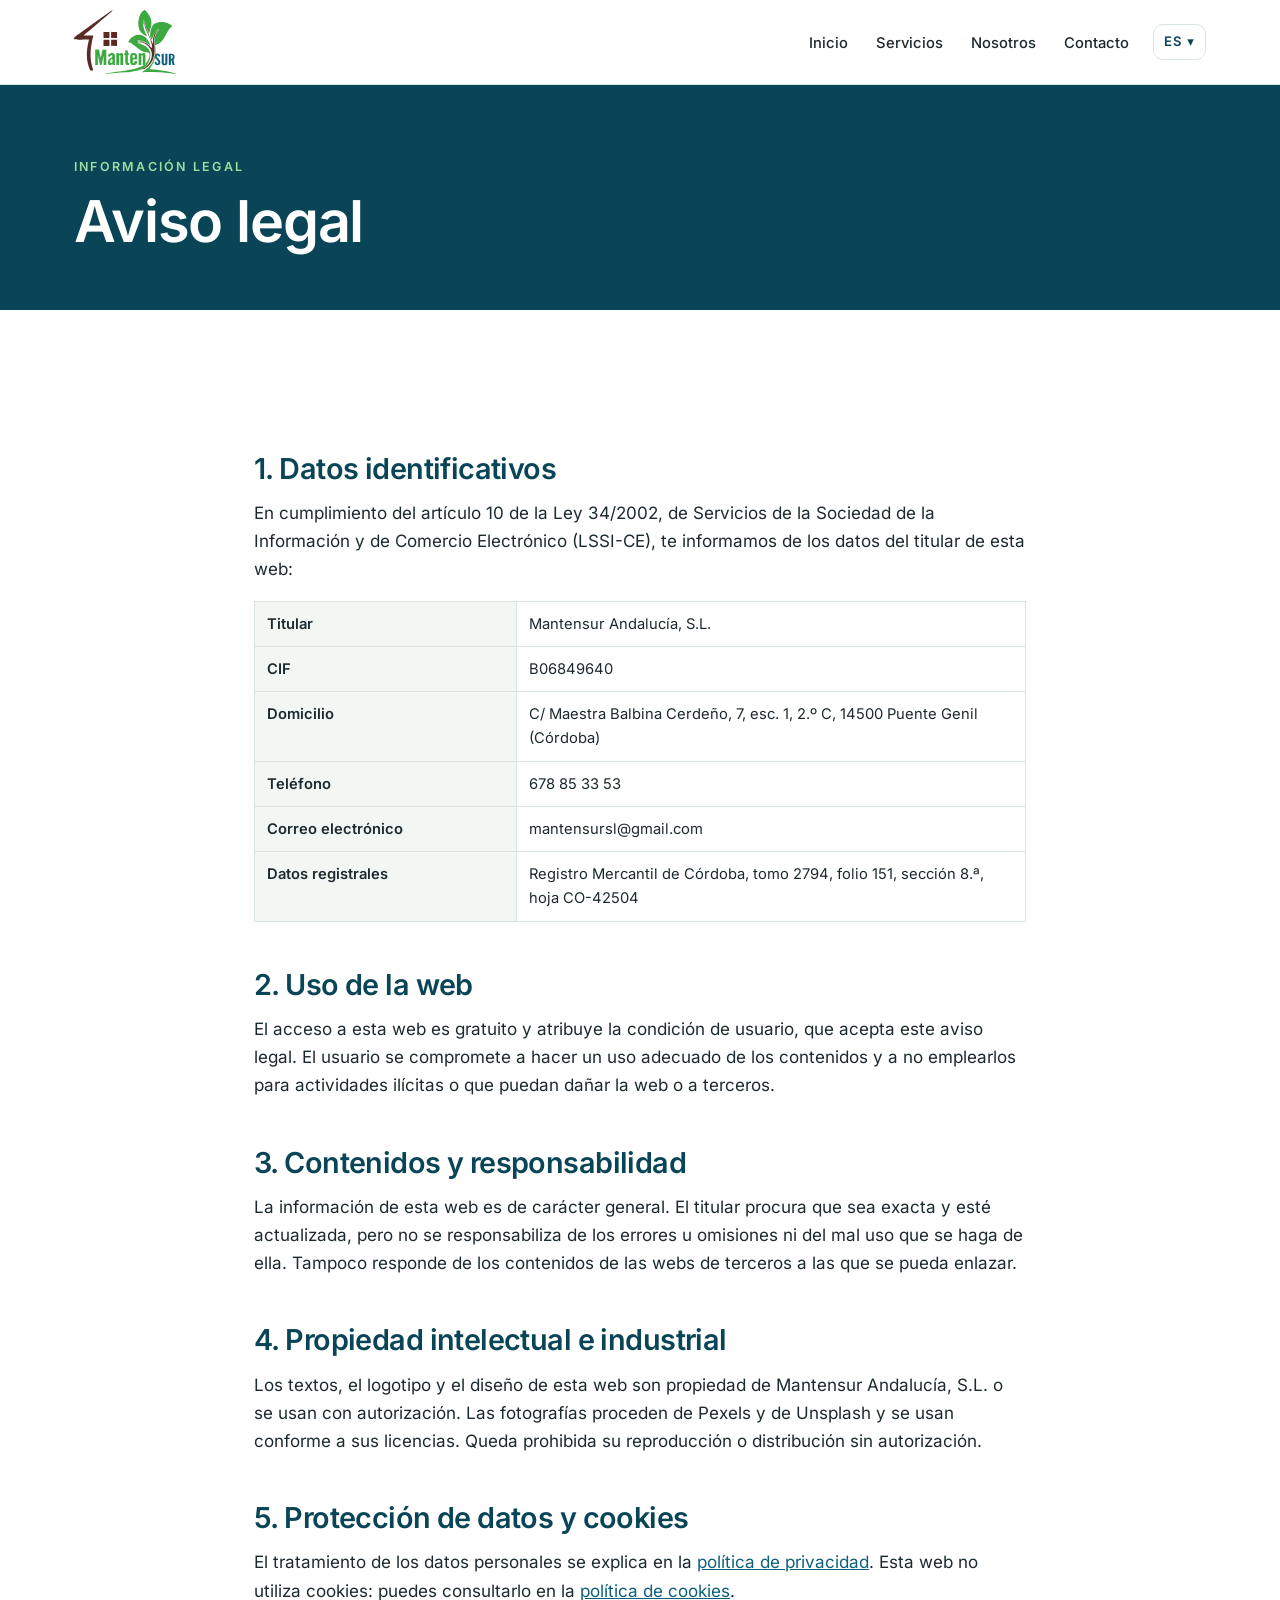
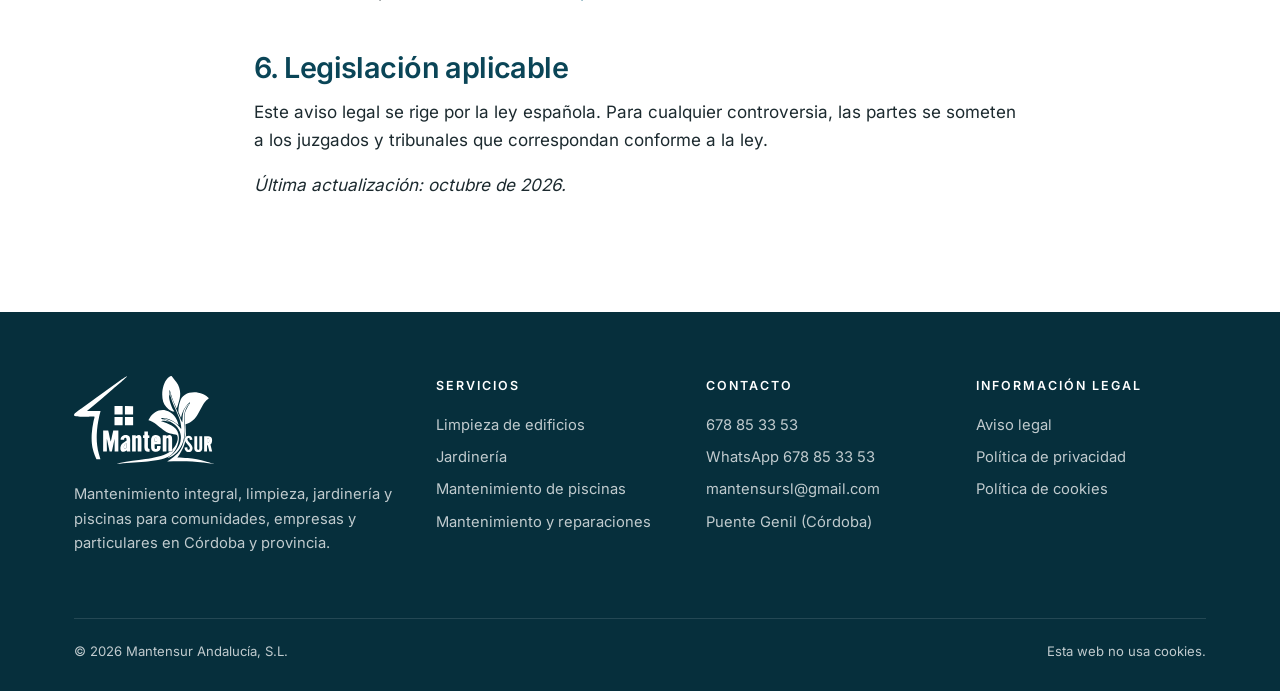
==== aviso-legal/index.html @ 91391f6f "Vista previa 08/11/2026 20:23" ====
<!doctype html>
<html lang="es">
<head>
<meta charset="utf-8">
<meta name="viewport" content="width=device-width, initial-scale=1">
<title>Aviso legal · Mantensur</title>
<meta name="description" content="Aviso legal de la web de Mantensur Andalucía, S.L.">
<link rel="canonical" href="https://www.mantensur.com/aviso-legal/">
<link rel="alternate" hreflang="es" href="https://www.mantensur.com/aviso-legal/"><link rel="alternate" hreflang="en" href="https://www.mantensur.com/en/legal-notice/"><link rel="alternate" hreflang="x-default" href="https://www.mantensur.com/aviso-legal/">
<meta property="og:type" content="website">
<meta property="og:title" content="Aviso legal · Mantensur">
<meta property="og:description" content="Aviso legal de la web de Mantensur Andalucía, S.L.">
<meta property="og:url" content="https://www.mantensur.com/aviso-legal/">
<meta property="og:image" content="https://www.mantensur.com/img/compartir.jpg">
<meta property="og:locale" content="es_ES">
<meta name="theme-color" content="#0a4557">
<link rel="icon" href="/favicon.svg" type="image/svg+xml">
<link rel="preload" href="/fuentes/inter-latin-400-normal.woff2" as="font" type="font/woff2" crossorigin>
<link rel="stylesheet" href="/estilo.css?v=1">

</head>
<body>
<a class="saltar" href="#contenido">Saltar al contenido</a>
<header class="cabecera"><div class="contenedor">
<a class="logo" href="/" aria-label="Mantensur, ir al inicio"><img src="/img/logo.svg?v=1" width="3146" height="1975" alt="Mantensur"></a>
<nav aria-label="Menú principal"><ul class="menu"><li><a href="/">Inicio</a></li><li><a href="/servicios/">Servicios</a></li><li><a href="/nosotros/">Nosotros</a></li><li><a href="/contacto/">Contacto</a></li></ul></nav>
<div class="idiomas"><button type="button" aria-expanded="false" aria-label="Cambiar de idioma">ES ▾</button><ul><li><a href="/aviso-legal/" hreflang="es" lang="es" aria-current="true">Español</a></li><li><a href="/en/legal-notice/" hreflang="en" lang="en">English</a></li></ul></div>
<button class="boton-menu" type="button" aria-expanded="false" aria-label="Abrir el menú"><svg viewBox="0 0 24 24" fill="none" stroke="currentColor" stroke-width="1.8"><path d="M4 7h16M4 12h16M4 17h16"/></svg></button>
</div></header>
<main id="contenido">
<section class="titular"><div class="contenedor"><span class="antetitulo">Información legal</span><h1>Aviso legal</h1></div></section><section class="seccion"><div class="contenedor legal">
<h2>1. Datos identificativos</h2>
<p>En cumplimiento del artículo 10 de la Ley 34/2002, de Servicios de la Sociedad de la Información y de Comercio Electrónico (LSSI-CE), te informamos de los datos del titular de esta web:</p>
<table>
<tr><th>Titular</th><td>Mantensur Andalucía, S.L.</td></tr>
<tr><th>CIF</th><td>B06849640</td></tr>
<tr><th>Domicilio</th><td>C/ Maestra Balbina Cerdeño, 7, esc. 1, 2.º C, 14500 Puente Genil (Córdoba)</td></tr>
<tr><th>Teléfono</th><td>678 85 33 53</td></tr>
<tr><th>Correo electrónico</th><td>mantensursl@gmail.com</td></tr>
<tr><th>Datos registrales</th><td>Registro Mercantil de Córdoba, tomo 2794, folio 151, sección 8.ª, hoja CO-42504</td></tr>
</table>
<h2>2. Uso de la web</h2>
<p>El acceso a esta web es gratuito y atribuye la condición de usuario, que acepta este aviso legal. El usuario se compromete a hacer un uso adecuado de los contenidos y a no emplearlos para actividades ilícitas o que puedan dañar la web o a terceros.</p>
<h2>3. Contenidos y responsabilidad</h2>
<p>La información de esta web es de carácter general. El titular procura que sea exacta y esté actualizada, pero no se responsabiliza de los errores u omisiones ni del mal uso que se haga de ella. Tampoco responde de los contenidos de las webs de terceros a las que se pueda enlazar.</p>
<h2>4. Propiedad intelectual e industrial</h2>
<p>Los textos, el logotipo y el diseño de esta web son propiedad de Mantensur Andalucía, S.L. o se usan con autorización. Las fotografías proceden de Pexels y de Unsplash y se usan conforme a sus licencias. Queda prohibida su reproducción o distribución sin autorización.</p>
<h2>5. Protección de datos y cookies</h2>
<p>El tratamiento de los datos personales se explica en la <a href="/privacidad/">política de privacidad</a>. Esta web no utiliza cookies: puedes consultarlo en la <a href="/cookies/">política de cookies</a>.</p>
<h2>6. Legislación aplicable</h2>
<p>Este aviso legal se rige por la ley española. Para cualquier controversia, las partes se someten a los juzgados y tribunales que correspondan conforme a la ley.</p>
<p><em>Última actualización: octubre de 2026.</em></p>
</div></section>
</main>
<footer class="pie"><div class="contenedor">
<div class="rejilla">
<div><a class="logo" href="/" aria-label="Mantensur, ir al inicio"><img src="/img/logo-blanco.svg?v=1" width="3146" height="1975" alt="Mantensur"></a><p style="margin-top:18px">Mantenimiento integral, limpieza, jardinería y piscinas para comunidades, empresas y particulares en Córdoba y provincia.</p></div>
<div><h4>Servicios</h4><ul><li><a href="/servicios/#limpieza-de-edificios">Limpieza de edificios</a></li><li><a href="/servicios/#jardineria">Jardinería</a></li><li><a href="/servicios/#mantenimiento-de-piscinas">Mantenimiento de piscinas</a></li><li><a href="/servicios/#mantenimiento-y-reparaciones">Mantenimiento y reparaciones</a></li></ul></div>
<div><h4>Contacto</h4><ul>
<li><a href="tel:+34678853353">678 85 33 53</a></li>
<li><a href="https://wa.me/34678853353" target="_blank" rel="noopener" title="WhatsApp">WhatsApp <span style="white-space:nowrap">678 85 33 53</span></a></li>
<li><a href="mailto:mantensursl@gmail.com">mantensursl@gmail.com</a></li>
<li>Puente Genil (Córdoba)</li></ul></div>
<div><h4>Información legal</h4><ul><li><a href="/aviso-legal/">Aviso legal</a></li><li><a href="/privacidad/">Política de privacidad</a></li><li><a href="/cookies/">Política de cookies</a></li></ul></div>
</div>
<div class="bajo"><span>© 2026 Mantensur Andalucía, S.L.</span><span>Esta web no usa cookies.</span></div>
</div></footer>
<script src="/web.js" defer></script>
</body>
</html>
---- estilo.css ----
/* Mantensur · hoja de estilo única (sin librerías: la web no carga nada de fuera) */
@font-face{font-family:"Inter";font-weight:400;font-display:swap;src:url(/fuentes/inter-latin-400-normal.woff2) format("woff2")}
@font-face{font-family:"Inter";font-weight:500;font-display:swap;src:url(/fuentes/inter-latin-500-normal.woff2) format("woff2")}
@font-face{font-family:"Inter";font-weight:600;font-display:swap;src:url(/fuentes/inter-latin-600-normal.woff2) format("woff2")}

:root{
  /* colores del logo: azul petróleo #0C607C, verde #3DAA41, marrón #5B2A25 */
  --marino:#0a4557; --marino-2:#0C607C; --tinta:#1c2a2f; --gris:#56656b; --linea:#d9e4df;
  --papel:#f2f7f4; --blanco:#fff; --oro:#2f9a35; --oro-claro:#9ddc9f; --marron:#5B2A25;
  --serif:"Inter",system-ui,-apple-system,"Segoe UI",Roboto,sans-serif; --sans:"Inter",system-ui,-apple-system,"Segoe UI",Roboto,sans-serif;
  --ancho:1180px; --radio:10px;
}
*{box-sizing:border-box}
html{scroll-behavior:smooth;-webkit-text-size-adjust:100%}
body{margin:0;font-family:var(--sans);font-size:17px;line-height:1.65;color:var(--tinta);background:var(--blanco)}
img{max-width:100%;height:auto;display:block}
a{color:var(--marino-2)}
a:hover{color:var(--oro)}
h1,h2,h3{font-family:var(--serif);font-weight:600;color:var(--marino);line-height:1.15;letter-spacing:-.02em;margin:0 0 .5em}
h1{font-size:clamp(2.3rem,5vw,3.6rem)}
h2{font-size:clamp(1.9rem,3.6vw,2.6rem)}
h3{font-size:1.55rem}
p{margin:0 0 1em}
.contenedor{max-width:var(--ancho);margin:0 auto;padding:0 24px}
.saltar{position:absolute;left:-999px;top:0;background:var(--marino);color:#fff;padding:10px 16px;z-index:100}
.saltar:focus{left:16px}
.antetitulo{font-family:var(--sans);font-size:.78rem;font-weight:600;letter-spacing:.18em;text-transform:uppercase;color:var(--oro);margin-bottom:.8em;display:block}

/* ---------- cabecera ---------- */
.cabecera{position:sticky;top:0;z-index:50;background:rgba(255,255,255,.97);border-bottom:1px solid var(--linea);backdrop-filter:blur(6px)}
.cabecera .contenedor{display:flex;align-items:center;gap:24px;min-height:78px;padding-top:10px;padding-bottom:10px}
.logo{display:flex;align-items:center;gap:12px;text-decoration:none;color:var(--marino);margin-right:auto}
.logo img{display:block;height:64px;width:auto}
.pie .logo img{height:88px}
.logo b{display:block;font-family:var(--serif);font-size:1.4rem;font-weight:600;line-height:1.05;letter-spacing:.01em;white-space:nowrap}
.logo small{display:block;font-family:var(--serif);font-size:.92rem;font-weight:600;letter-spacing:.01em;color:var(--marino);margin-top:3px;white-space:nowrap}
.menu{display:flex;gap:28px;list-style:none;margin:0;padding:0}
.menu a{text-decoration:none;color:var(--tinta);font-size:.92rem;font-weight:500;padding:6px 0;border-bottom:2px solid transparent}
.menu a:hover,.menu a[aria-current=page]{color:var(--marino);border-bottom-color:var(--oro)}
.idiomas{position:relative}
.idiomas button{font:inherit;font-size:.82rem;font-weight:600;letter-spacing:.08em;color:var(--marino);background:none;border:1px solid var(--linea);border-radius:var(--radio);padding:6px 10px;cursor:pointer;white-space:nowrap;flex:none}
.idiomas ul{display:none;position:absolute;right:0;top:calc(100% + 6px);background:#fff;border:1px solid var(--linea);border-radius:var(--radio);list-style:none;margin:0;padding:6px 0;min-width:160px;box-shadow:0 10px 30px rgba(16,37,63,.12)}
.idiomas.abierto ul{display:block}
.idiomas a{display:block;padding:7px 16px;text-decoration:none;color:var(--tinta);font-size:.92rem}
.idiomas a:hover,.idiomas a[aria-current=true]{background:var(--papel);color:var(--marino)}
.boton-menu{display:none;background:none;border:0;padding:8px;cursor:pointer;color:var(--marino)}
.boton-menu svg{width:28px;height:28px}

/* ---------- botones ---------- */
.boton{display:inline-block;font-weight:600;font-size:.95rem;text-decoration:none;padding:14px 26px;border-radius:var(--radio);border:1px solid var(--oro);background:var(--oro);color:#fff;transition:background .2s,color .2s}
.boton:hover{background:var(--marino);border-color:var(--marino);color:#fff}
.boton.claro{background:transparent;color:#fff;border-color:rgba(255,255,255,.7)}
.boton.claro:hover{background:#fff;color:var(--marino)}

/* ---------- portada ---------- */
.portada{position:relative;color:#fff;background:var(--marino) center/cover no-repeat;min-height:min(78vh,720px);display:flex;align-items:center}
.portada::before{content:"";position:absolute;inset:0;background:linear-gradient(100deg,rgba(10,26,46,.92) 0%,rgba(10,26,46,.78) 45%,rgba(10,26,46,.35) 100%)}
.portada picture,.portada picture img{position:absolute;inset:0;width:100%;height:100%;object-fit:cover;z-index:0}
.portada picture{z-index:0}
.portada::before{z-index:1}
.portada .contenedor{position:relative;z-index:2;padding-top:80px;padding-bottom:80px}
.portada h1{color:#fff;max-width:760px}
.portada p{font-size:1.15rem;max-width:620px;color:rgba(255,255,255,.88)}
.portada .acciones{display:flex;gap:14px;flex-wrap:wrap;margin-top:28px}
.portada .antetitulo{color:var(--oro-claro)}
.cifras{display:flex;gap:48px;flex-wrap:wrap;margin-top:48px;padding-top:28px;border-top:1px solid rgba(255,255,255,.2)}
.cifras b{display:block;font-family:var(--serif);font-size:2.4rem;font-weight:600;color:var(--oro-claro);line-height:1}
.cifras span{font-size:.85rem;color:rgba(255,255,255,.75)}

/* ---------- cabecera de página interior ---------- */
.titular{background:var(--marino);color:#fff;padding:72px 0 56px}
.titular h1{color:#fff;margin:0}
.titular p{color:rgba(255,255,255,.8);max-width:680px;margin:14px 0 0;font-size:1.08rem}
.titular .antetitulo{color:var(--oro-claro)}

/* ---------- secciones ---------- */
.seccion{padding:96px 0}
.seccion.papel{background:var(--papel)}
.cabeza{max-width:720px;margin-bottom:48px}
.cabeza p{color:var(--gris);font-size:1.08rem}
.servicios{display:grid;grid-template-columns:repeat(4,1fr);gap:24px}
.servicio{background:#fff;border:1px solid var(--linea);border-radius:var(--radio);overflow:hidden;display:flex;flex-direction:column;text-decoration:none;color:inherit;transition:box-shadow .25s,transform .25s}
.servicio:hover{box-shadow:0 18px 40px rgba(16,37,63,.12);transform:translateY(-3px);color:inherit}
.servicio img{aspect-ratio:4/3;object-fit:cover;width:100%}
.servicio div{padding:24px 24px 28px;display:flex;flex-direction:column;flex:1}
.servicio h3{font-size:1.45rem}
.servicio p{color:var(--gris);font-size:.95rem;flex:1}
.servicio span{font-size:.85rem;font-weight:600;color:var(--oro);letter-spacing:.04em}
.dos{display:grid;grid-template-columns:1fr 1fr;gap:64px;align-items:center}
.dos img{border-radius:var(--radio);width:100%;aspect-ratio:5/4;object-fit:cover}
.cita{font-family:var(--serif);font-size:1.7rem;line-height:1.3;color:var(--marino);border-left:3px solid var(--oro);padding:4px 0 4px 24px;margin:28px 0}
.ventajas{display:grid;grid-template-columns:repeat(3,1fr);gap:40px;margin-top:8px}
.ventaja{border-top:2px solid var(--oro);padding-top:20px}
.ventaja h3{font-size:1.35rem}
.ventaja p{color:var(--gris);font-size:.95rem;margin:0}
.llamada{background:var(--marino);color:#fff;padding:72px 0}
.llamada .contenedor{display:flex;align-items:center;justify-content:space-between;gap:32px;flex-wrap:wrap}
.llamada h2{color:#fff;margin:0;max-width:640px}
.llamada p{margin:8px 0 0;color:rgba(255,255,255,.8)}
.colegiado{display:flex;align-items:center;gap:20px;margin-top:32px}
.colegiado img{width:150px;height:auto;flex:none;aspect-ratio:auto;object-fit:contain;border-radius:0;mix-blend-mode:multiply}
.colegiado p{margin:0;font-size:.9rem;color:var(--gris)}

/* ---------- servicios en detalle ---------- */
.detalle{padding:88px 0;border-bottom:1px solid var(--linea);scroll-margin-top:90px}
.detalle:nth-of-type(even){background:var(--papel)}
.detalle .dos{align-items:start}
.lista-tareas{display:grid;grid-template-columns:1fr 1fr;gap:20px 40px;margin-top:40px}
.tareas h4{font-family:var(--sans);font-size:.8rem;letter-spacing:.14em;text-transform:uppercase;color:var(--oro);margin:0 0 10px}
.tareas ul{margin:0;padding:0;list-style:none}
.tareas li{position:relative;padding-left:20px;margin-bottom:8px;font-size:.95rem;color:var(--tinta)}
.tareas li::before{content:"";position:absolute;left:0;top:.7em;width:8px;height:1px;background:var(--oro)}
.indice{display:flex;gap:10px;flex-wrap:wrap;margin-top:24px}
.indice a{color:#fff;text-decoration:none;font-size:.9rem;border:1px solid rgba(255,255,255,.35);border-radius:40px;padding:7px 16px}
.indice a:hover{background:#fff;color:var(--marino)}

/* ---------- contacto ---------- */
.contacto{display:grid;grid-template-columns:1fr 1.15fr;gap:56px}
.datos{list-style:none;margin:0 0 28px;padding:0}
.datos li{display:flex;gap:16px;padding:16px 0;border-bottom:1px solid var(--linea)}
.datos svg{width:22px;height:22px;flex:none;color:var(--oro);margin-top:3px}
.datos b{display:block;font-size:.78rem;letter-spacing:.14em;text-transform:uppercase;color:var(--gris);font-weight:600}
.datos a{text-decoration:none;color:var(--tinta)}
.mapa{display:block;border-radius:var(--radio);overflow:hidden;border:1px solid var(--linea);position:relative}
.mapa span{position:absolute;right:0;bottom:0;background:rgba(255,255,255,.85);font-size:.7rem;padding:2px 6px;color:var(--gris)}
.formulario{background:var(--papel);padding:40px;border-radius:var(--radio)}
.campo{margin-bottom:18px}
.campo label{display:block;font-size:.88rem;font-weight:500;margin-bottom:6px}
.campo input,.campo textarea,.campo select{width:100%;font:inherit;font-size:1rem;padding:12px 14px;border:1px solid #cfc8bb;border-radius:var(--radio);background:#fff;color:var(--tinta)}
.campo input:focus,.campo textarea:focus{outline:2px solid var(--oro);outline-offset:1px;border-color:var(--oro)}
.campo textarea{min-height:150px;resize:vertical}
.fila{display:grid;grid-template-columns:1fr 1fr;gap:16px}
.casilla{display:flex;gap:10px;align-items:flex-start;font-size:.88rem;margin:6px 0 20px}
.casilla input{margin-top:4px;width:18px;height:18px;flex:none}
.info-basica{font-size:.78rem;color:var(--gris);border:1px solid var(--linea);background:#fff;padding:12px 14px;border-radius:var(--radio);margin-bottom:20px}
.info-basica p{margin:0 0 4px}
.trampa{position:absolute;left:-9999px}
.aviso-form{margin-top:16px;padding:14px 16px;border-radius:var(--radio);display:none}
.aviso-form.ok{display:block;background:#e7f2ea;color:#1f5130}
.aviso-form.mal{display:block;background:#f8e5e2;color:#7a2318}
.boton[disabled]{opacity:.6;cursor:wait}

/* ---------- textos legales ---------- */
.legal{max-width:820px}
.legal h2{font-size:1.8rem;margin-top:1.6em}
.legal h3{font-size:1.3rem;margin-top:1.4em}
.legal table{width:100%;border-collapse:collapse;font-size:.92rem;margin:12px 0 24px}
.legal th,.legal td{border:1px solid var(--linea);padding:10px 12px;text-align:left;vertical-align:top}
.legal th{background:var(--papel);width:34%}
.pendiente{background:#fff3cd;color:#5a4300;padding:0 4px;border-radius:2px}

/* ---------- pie ---------- */
.pie{background:#062f3c;color:rgba(255,255,255,.75);padding:64px 0 28px;font-size:.92rem}
.pie .rejilla{display:grid;grid-template-columns:1.4fr 1fr 1fr 1fr;gap:40px}
.pie h4{color:#fff;font-family:var(--sans);font-size:.78rem;letter-spacing:.16em;text-transform:uppercase;margin:0 0 16px}
.pie ul{list-style:none;margin:0;padding:0}
.pie li{margin-bottom:8px}
.pie a{color:rgba(255,255,255,.75);text-decoration:none}
.pie a:hover{color:var(--oro-claro)}
.pie .logo{color:#fff;--fondo-marca:#062f3c}
.pie .logo small{color:rgba(255,255,255,.8)}
.pie .bajo{border-top:1px solid rgba(255,255,255,.12);margin-top:48px;padding-top:22px;display:flex;justify-content:space-between;gap:16px;flex-wrap:wrap;font-size:.82rem}

/* ---------- móvil y tableta ---------- */
@media (max-width:1080px){
  .servicios{grid-template-columns:repeat(2,1fr)}
  .pie .rejilla{grid-template-columns:1fr 1fr}
}
@media (max-width:900px){
  .boton-menu{display:block}
  .menu{display:none;position:absolute;left:0;right:0;top:100%;background:#fff;flex-direction:column;gap:0;border-bottom:1px solid var(--linea);padding:8px 24px 16px}
  .menu.abierto{display:flex}
  .menu a{display:block;padding:12px 0;border-bottom:1px solid var(--linea)}
  .dos,.contacto{grid-template-columns:1fr;gap:40px}
  .ventajas{grid-template-columns:1fr}
  .lista-tareas{grid-template-columns:1fr}
  .seccion{padding:64px 0}
  .detalle{padding:64px 0}
}
@media (max-width:600px){
  body{font-size:16px}
  .contenedor{padding:0 16px}
  .servicios{grid-template-columns:1fr}
  .fila{grid-template-columns:1fr}
  .formulario{padding:24px 18px}
  .cifras{display:grid;grid-template-columns:repeat(3,1fr);gap:12px;margin-top:36px}
  .cifras b{font-size:1.9rem}
  .cifras span{font-size:.75rem;display:block;line-height:1.3}
  .logo b{font-size:1.05rem}
  .logo small{font-size:.74rem}
  .logo img{height:50px}
  .cabecera .contenedor{padding-top:7px;padding-bottom:7px}
  .pie .logo img{height:72px}
  .logo{gap:8px;min-width:0}
  .idiomas button{padding:6px 8px}
  .pie .rejilla{grid-template-columns:1fr}
  .portada{min-height:auto}
}
@media (prefers-reduced-motion:reduce){*{transition:none!important;scroll-behavior:auto!important}}
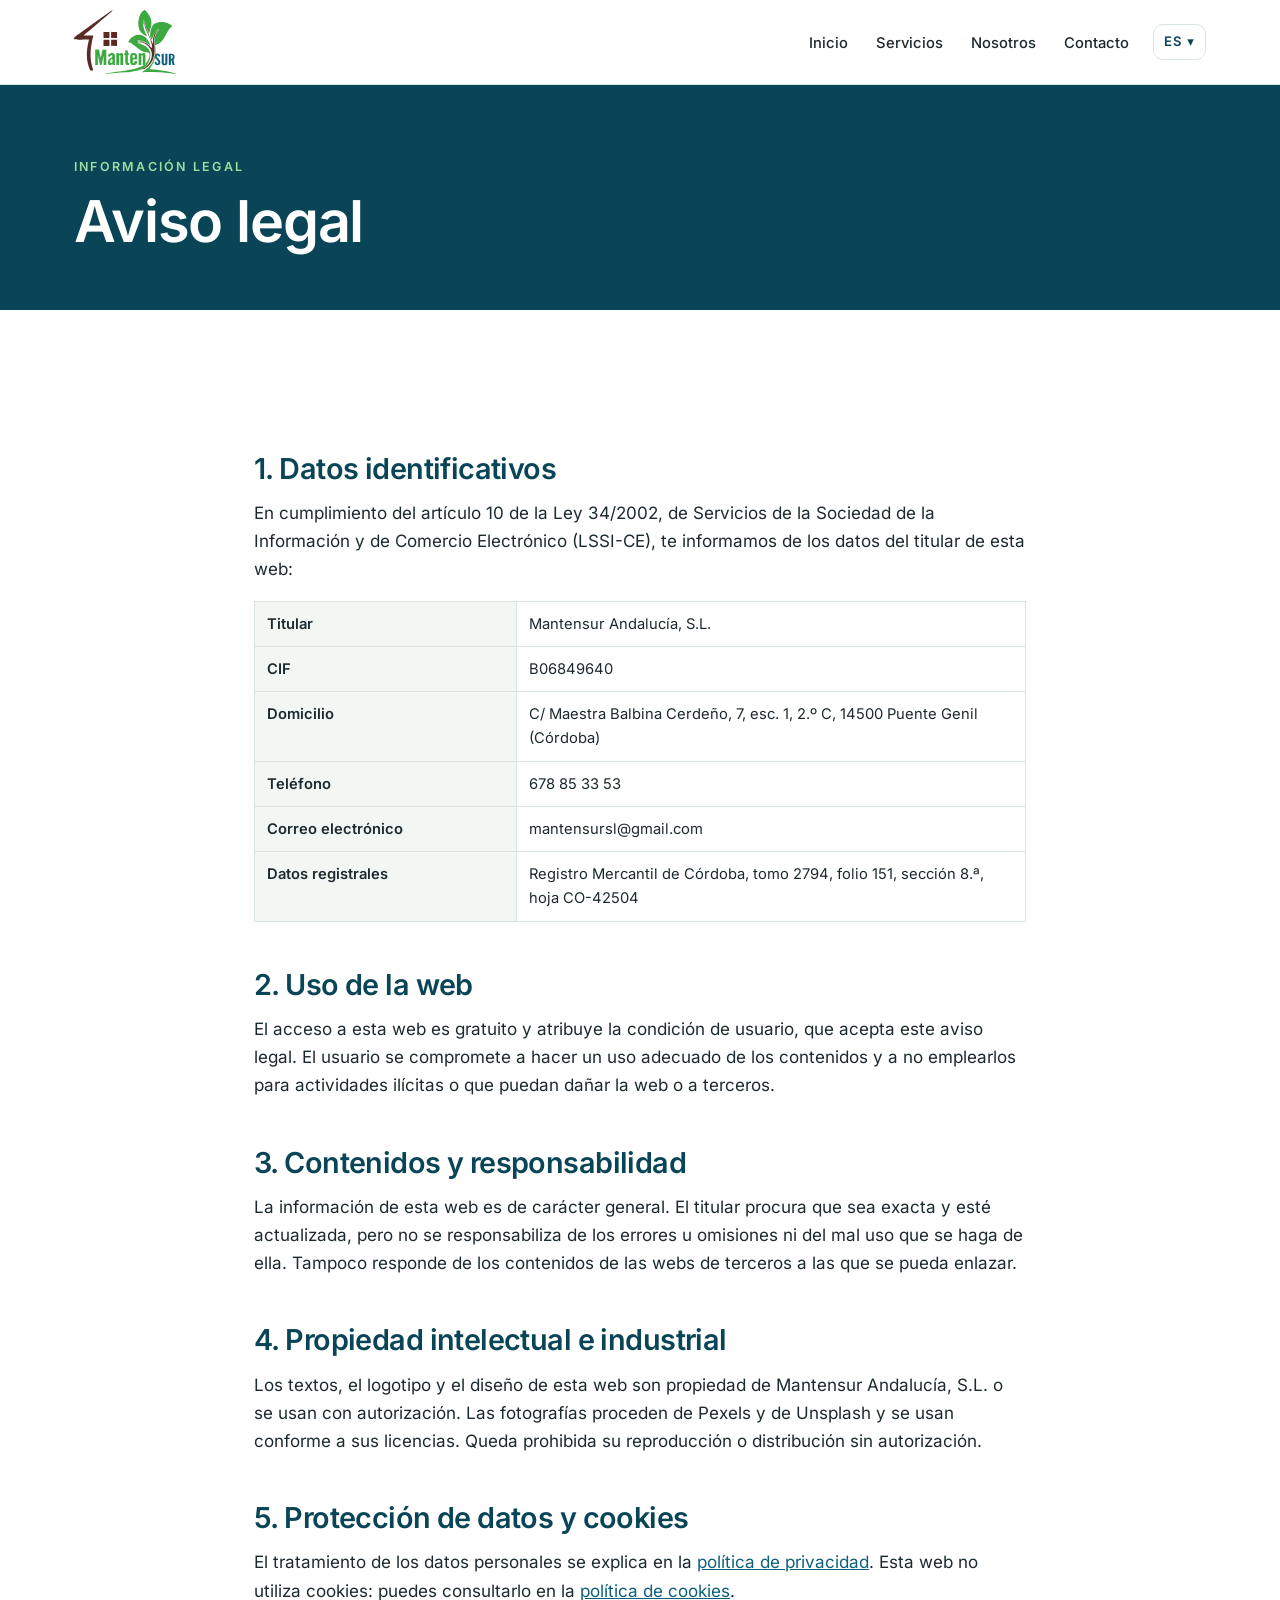
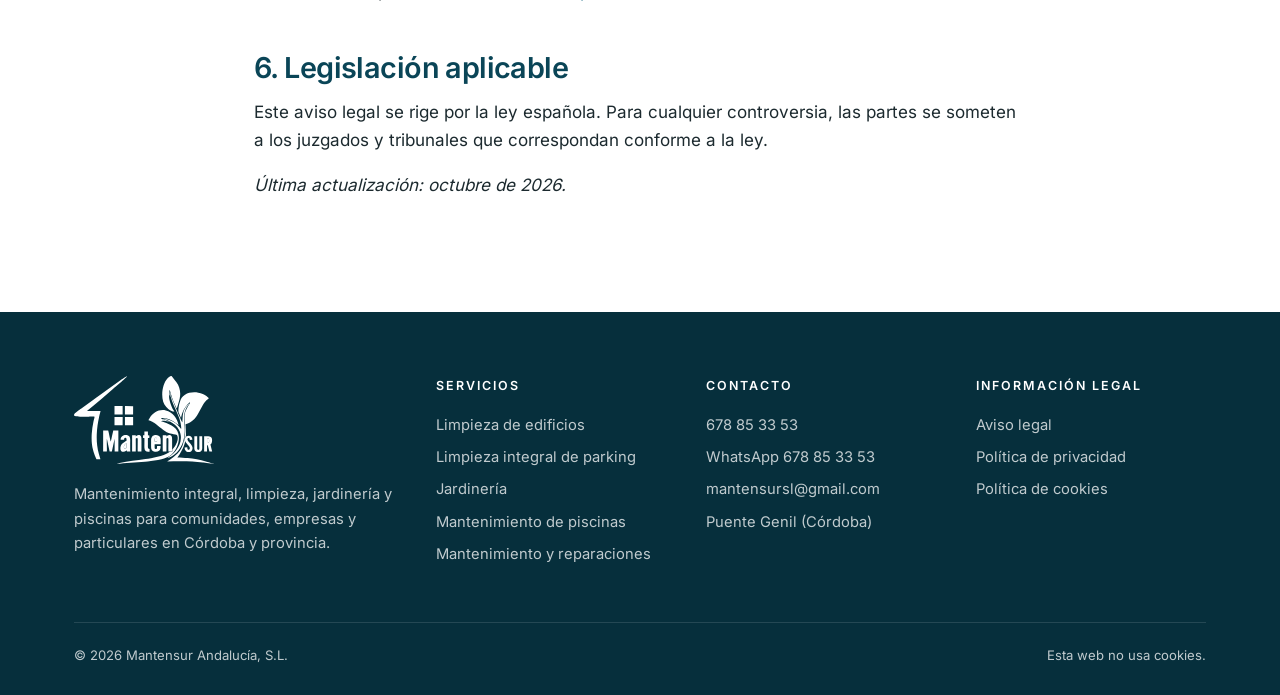
==== commit 0ca2d0c3: "Vista previa 08/11/2026 20:48" ====
--- a/aviso-legal/index.html
+++ b/aviso-legal/index.html
@@ -55,7 +55,7 @@
 <footer class="pie"><div class="contenedor">
 <div class="rejilla">
 <div><a class="logo" href="/" aria-label="Mantensur, ir al inicio"><img src="/img/logo-blanco.svg?v=1" width="3146" height="1975" alt="Mantensur"></a><p style="margin-top:18px">Mantenimiento integral, limpieza, jardinería y piscinas para comunidades, empresas y particulares en Córdoba y provincia.</p></div>
-<div><h4>Servicios</h4><ul><li><a href="/servicios/#limpieza-de-edificios">Limpieza de edificios</a></li><li><a href="/servicios/#jardineria">Jardinería</a></li><li><a href="/servicios/#mantenimiento-de-piscinas">Mantenimiento de piscinas</a></li><li><a href="/servicios/#mantenimiento-y-reparaciones">Mantenimiento y reparaciones</a></li></ul></div>
+<div><h4>Servicios</h4><ul><li><a href="/servicios/#limpieza-de-edificios">Limpieza de edificios</a></li><li><a href="/servicios/#limpieza-integral-de-parking">Limpieza integral de parking</a></li><li><a href="/servicios/#jardineria">Jardinería</a></li><li><a href="/servicios/#mantenimiento-de-piscinas">Mantenimiento de piscinas</a></li><li><a href="/servicios/#mantenimiento-y-reparaciones">Mantenimiento y reparaciones</a></li></ul></div>
 <div><h4>Contacto</h4><ul>
 <li><a href="tel:+34678853353">678 85 33 53</a></li>
 <li><a href="https://wa.me/34678853353" target="_blank" rel="noopener" title="WhatsApp">WhatsApp <span style="white-space:nowrap">678 85 33 53</span></a></li>
--- a/estilo.css
+++ b/estilo.css
@@ -88,6 +88,7 @@
 .servicio span{font-size:.85rem;font-weight:600;color:var(--oro);letter-spacing:.04em}
 .dos{display:grid;grid-template-columns:1fr 1fr;gap:64px;align-items:center}
 .dos img{border-radius:var(--radio);width:100%;aspect-ratio:5/4;object-fit:cover}
+.dos img.entera{aspect-ratio:auto;object-fit:contain}
 .cita{font-family:var(--serif);font-size:1.7rem;line-height:1.3;color:var(--marino);border-left:3px solid var(--oro);padding:4px 0 4px 24px;margin:28px 0}
 .ventajas{display:grid;grid-template-columns:repeat(3,1fr);gap:40px;margin-top:8px}
 .ventaja{border-top:2px solid var(--oro);padding-top:20px}
